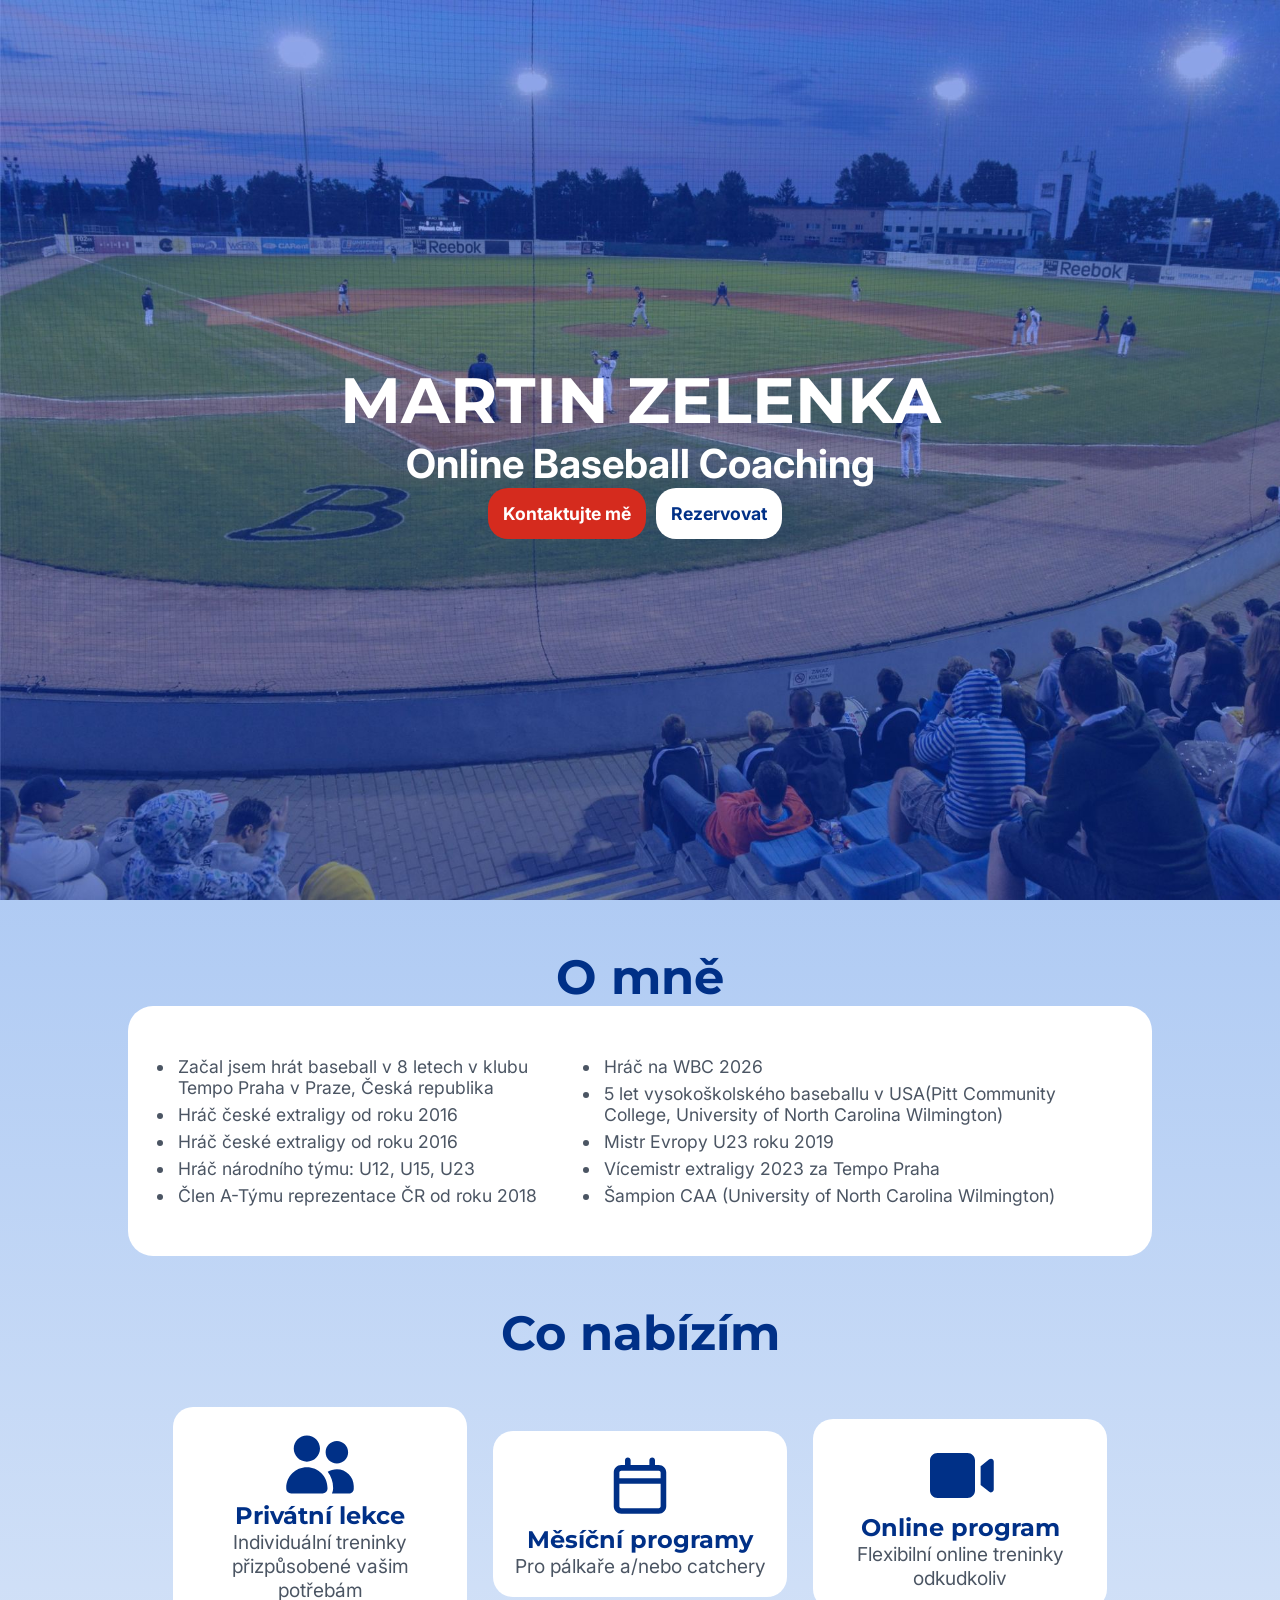
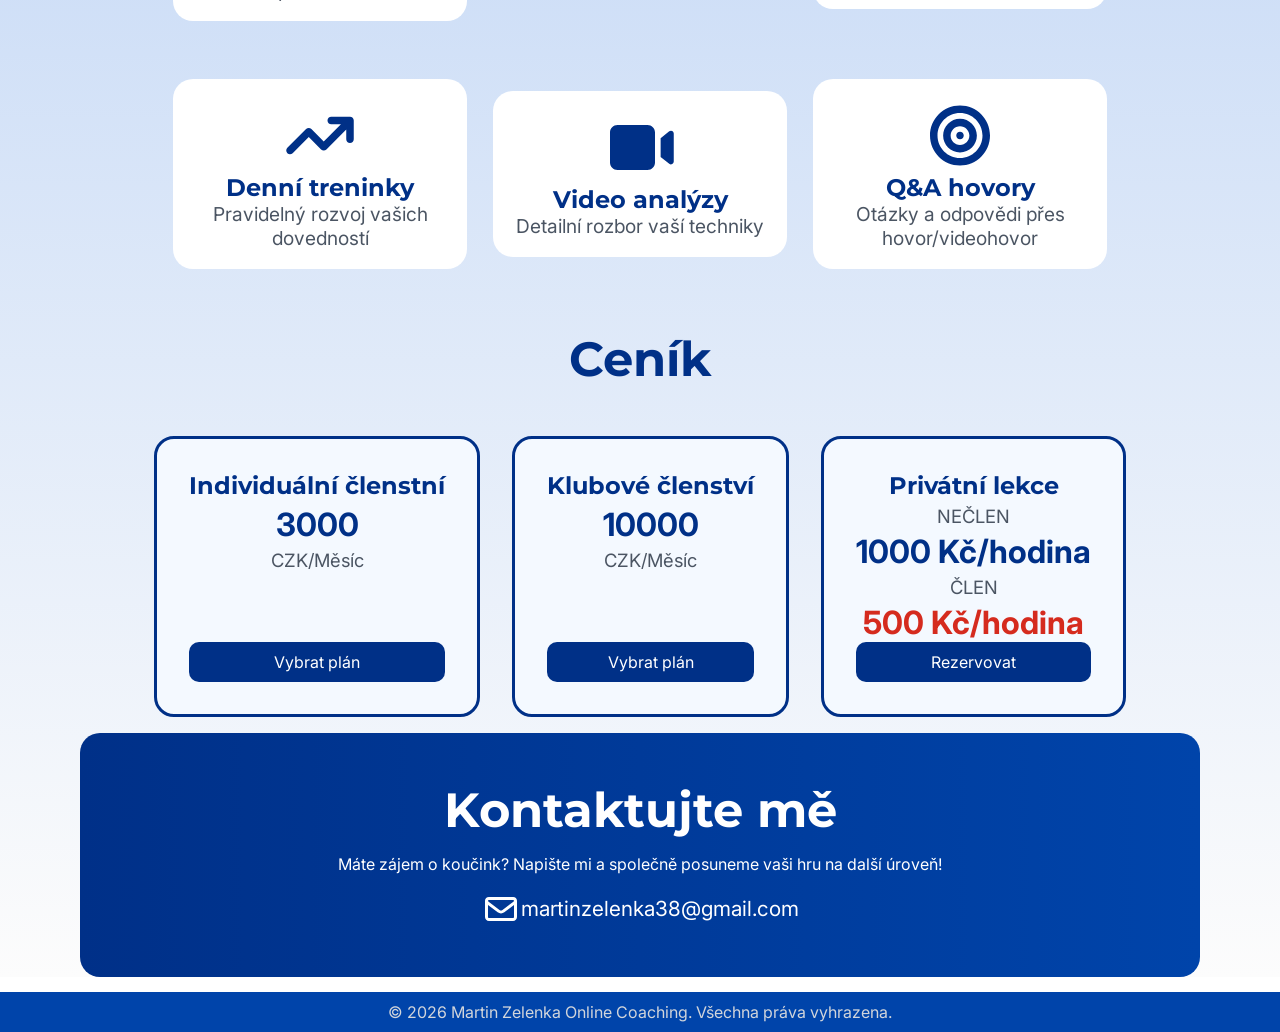
==== index.html @ c3d54cea "Initial commit" ====
<!DOCTYPE html>
<html lang="en">

<head>
    <meta charset="UTF-8">
    <meta name="viewport" content="width=device-width, initial-scale=1.0">
    <title>Document</title>
    <link rel="stylesheet" href="./css/style.css">
</head>

<body>
    <header>
        <div class="header-container">
            <h1>MARTIN ZELENKA</h1>
            <p>Online Baseball Coaching</p>
            <div class="header-a-container">
                <a href="#contact-section" class="header-a-contact">Kontaktujte mě</a>
                <a href="./Rezervace/" class="header-a-reservation">Rezervovat</a>
            </div>
        </div>
    </header>
    <div class="full-page-container">
        <section class="omne-section">
            <h2>O mně</h2>
            <div class="omne-list-container">
                <ul>
                    <li>Začal jsem hrát baseball v 8 letech v klubu Tempo Praha v Praze, Česká republika</li>
                    <li>Hráč české extraligy od roku 2016</li>
                    <li>Hráč české extraligy od roku 2016</li>
                    <li>Hráč národního týmu: U12, U15, U23</li>
                    <li>Člen A-Týmu reprezentace ČR od roku 2018</li>
                </ul>
                <ul>
                    <li>Hráč na WBC 2026</li>
                    <li>5 let vysokoškolského baseballu v USA(Pitt Community College, University of North Carolina
                        Wilmington)</li>
                    <li>Mistr Evropy U23 roku 2019</li>
                    <li>Vícemistr extraligy 2023 za Tempo Praha</li>
                    <li>Šampion CAA (University of North Carolina
                        Wilmington)</li>
                </ul>
            </div>
        </section>
        <section class="conabizim-section">
            <h2>Co nabízím</h2>
            <div class="container-offer">
                <div class="card-offer">
                    <svg xmlns="http://www.w3.org/2000/svg" height="75" width="100"
                        viewBox="0 0 640 640"><!--!Font Awesome Free v7.2.0 by @fontawesome - https://fontawesome.com License - https://fontawesome.com/license/free Copyright 2026 Fonticons, Inc.-->
                        <path fill="rgb(0, 48, 135)"
                            d="M96 192C96 130.1 146.1 80 208 80C269.9 80 320 130.1 320 192C320 253.9 269.9 304 208 304C146.1 304 96 253.9 96 192zM32 528C32 430.8 110.8 352 208 352C305.2 352 384 430.8 384 528L384 534C384 557.2 365.2 576 342 576L74 576C50.8 576 32 557.2 32 534L32 528zM464 128C517 128 560 171 560 224C560 277 517 320 464 320C411 320 368 277 368 224C368 171 411 128 464 128zM464 368C543.5 368 608 432.5 608 512L608 534.4C608 557.4 589.4 576 566.4 576L421.6 576C428.2 563.5 432 549.2 432 534L432 528C432 476.5 414.6 429.1 385.5 391.3C408.1 376.6 435.1 368 464 368z" />
                    </svg>
                    <h4>Privátní lekce</h4>
                    <p>Individuální treninky přizpůsobené vašim potřebám</p>
                </div>
                <div class="card-offer">
                    <svg xmlns="http://www.w3.org/2000/svg" height="75" width="100"
                        viewBox="0 0 640 640"><!--!Font Awesome Free v7.2.0 by @fontawesome - https://fontawesome.com License - https://fontawesome.com/license/free Copyright 2026 Fonticons, Inc.-->
                        <path fill="rgb(0, 48, 135)"
                            d="M216 64C229.3 64 240 74.7 240 88L240 128L400 128L400 88C400 74.7 410.7 64 424 64C437.3 64 448 74.7 448 88L448 128L480 128C515.3 128 544 156.7 544 192L544 480C544 515.3 515.3 544 480 544L160 544C124.7 544 96 515.3 96 480L96 192C96 156.7 124.7 128 160 128L192 128L192 88C192 74.7 202.7 64 216 64zM216 176L160 176C151.2 176 144 183.2 144 192L144 240L496 240L496 192C496 183.2 488.8 176 480 176L216 176zM144 288L144 480C144 488.8 151.2 496 160 496L480 496C488.8 496 496 488.8 496 480L496 288L144 288z" />
                    </svg>
                    <h4>Měsíční programy</h4>
                    <p>Pro pálkaře a/nebo catchery</p>
                </div>
                <div class="card-offer">
                    <svg xmlns="http://www.w3.org/2000/svg" height="75" width="100"
                        viewBox="0 0 640 640"><!--!Font Awesome Free v7.2.0 by @fontawesome - https://fontawesome.com License - https://fontawesome.com/license/free Copyright 2026 Fonticons, Inc.-->
                        <path fill="rgb(0, 48, 135)"
                            d="M128 128C92.7 128 64 156.7 64 192L64 448C64 483.3 92.7 512 128 512L384 512C419.3 512 448 483.3 448 448L448 192C448 156.7 419.3 128 384 128L128 128zM496 400L569.5 458.8C573.7 462.2 578.9 464 584.3 464C597.4 464 608 453.4 608 440.3L608 199.7C608 186.6 597.4 176 584.3 176C578.9 176 573.7 177.8 569.5 181.2L496 240L496 400z" />
                    </svg>
                    <h4>Online program</h4>
                    <p>Flexibilní online treninky odkudkoliv</p>
                </div>
            </div>
            <div class="container-offer">
                <div class="card-offer">
                    <svg xmlns="http://www.w3.org/2000/svg" height="75" width="100"
                        viewBox="0 0 640 640"><!--!Font Awesome Free v7.2.0 by @fontawesome - https://fontawesome.com License - https://fontawesome.com/license/free Copyright 2026 Fonticons, Inc.-->
                        <path fill="rgb(0, 48, 135)"
                            d="M416 224C398.3 224 384 209.7 384 192C384 174.3 398.3 160 416 160L576 160C593.7 160 608 174.3 608 192L608 352C608 369.7 593.7 384 576 384C558.3 384 544 369.7 544 352L544 269.3L374.6 438.7C362.1 451.2 341.8 451.2 329.3 438.7L224 333.3L86.6 470.6C74.1 483.1 53.8 483.1 41.3 470.6C28.8 458.1 28.8 437.8 41.3 425.3L201.3 265.3C213.8 252.8 234.1 252.8 246.6 265.3L352 370.7L498.7 224L416 224z" />
                    </svg>
                    <h4>Denní treninky</h4>
                    <p>Pravidelný rozvoj vašich dovedností</p>
                </div>
                <div class="card-offer">
                    <svg xmlns="http://www.w3.org/2000/svg" height="75" width="100"
                        viewBox="0 0 640 640"><!--!Font Awesome Free v7.2.0 by @fontawesome - https://fontawesome.com License - https://fontawesome.com/license/free Copyright 2026 Fonticons, Inc.-->
                        <path fill="rgb(0, 48, 135)"
                            d="M128 128C92.7 128 64 156.7 64 192L64 448C64 483.3 92.7 512 128 512L384 512C419.3 512 448 483.3 448 448L448 192C448 156.7 419.3 128 384 128L128 128zM496 400L569.5 458.8C573.7 462.2 578.9 464 584.3 464C597.4 464 608 453.4 608 440.3L608 199.7C608 186.6 597.4 176 584.3 176C578.9 176 573.7 177.8 569.5 181.2L496 240L496 400z" />
                    </svg>
                    <h4>Video analýzy</h4>
                    <p>Detailní rozbor vaší techniky</p>
                </div>
                <div class="card-offer">
                    <svg xmlns="http://www.w3.org/2000/svg" height="75" width="100"
                        viewBox="0 0 640 640"><!--!Font Awesome Free v7.2.0 by @fontawesome - https://fontawesome.com License - https://fontawesome.com/license/free Copyright 2026 Fonticons, Inc.-->
                        <path fill="rgb(0, 48, 135)"
                            d="M512 320C512 214 426 128 320 128C214 128 128 214 128 320C128 426 214 512 320 512C426 512 512 426 512 320zM64 320C64 178.6 178.6 64 320 64C461.4 64 576 178.6 576 320C576 461.4 461.4 576 320 576C178.6 576 64 461.4 64 320zM320 400C364.2 400 400 364.2 400 320C400 275.8 364.2 240 320 240C275.8 240 240 275.8 240 320C240 364.2 275.8 400 320 400zM320 176C399.5 176 464 240.5 464 320C464 399.5 399.5 464 320 464C240.5 464 176 399.5 176 320C176 240.5 240.5 176 320 176zM288 320C288 302.3 302.3 288 320 288C337.7 288 352 302.3 352 320C352 337.7 337.7 352 320 352C302.3 352 288 337.7 288 320z" />
                    </svg>
                    <h4>Q&A hovory</h4>
                    <p>Otázky a odpovědi přes hovor/videohovor</p>
                </div>
            </div>
        </section>
        <section class="pricing-section">
            <h2>Ceník</h2>
            <div class="pricing-container">
                <div class="card-pricing">
                    <h3>Individuální členstní</h3>
                    <p class="pricing-blue">3000</p>
                    <p class="pricing-grey pricing-bottom">CZK/Měsíc</p>
                    <a href="./Rezervace/">Vybrat plán</a>
                </div>
                <div class="card-pricing">
                    <h3>Klubové členství</h3>
                    <p class="pricing-blue">10000</p>
                    <p class="pricing-grey pricing-bottom">CZK/Měsíc</p>
                    <a href="./Rezervace/">Vybrat plán</a>
                </div>
                <div class="card-pricing">
                    <h3>Privátní lekce</h3>
                    <p class="pricing-grey">NEČLEN</p>
                    <p class="pricing-blue">1000 Kč/hodina</p>
                    <p class="pricing-grey">ČLEN</p>
                    <p class="pricing-red">500 Kč/hodina</p>
                    <a href="./Rezervace/">Rezervovat</a>
                </div>
            </div>
        </section>
        <section id="contact-section">
            <div class="contact-container">
                <h2>Kontaktujte mě</h2>
                <p>Máte zájem o koučink? Napište mi a společně posuneme vaši hru na další úroveň!</p>
                <div>
                    <svg xmlns="http://www.w3.org/2000/svg" height="40" width="40"
                        viewBox="0 0 640 640"><!--!Font Awesome Free v7.2.0 by @fontawesome - https://fontawesome.com License - https://fontawesome.com/license/free Copyright 2026 Fonticons, Inc.-->
                        <path fill="rgb(255, 255, 255)"
                            d="M125.4 128C91.5 128 64 155.5 64 189.4C64 190.3 64 191.1 64.1 192L64 192L64 448C64 483.3 92.7 512 128 512L512 512C547.3 512 576 483.3 576 448L576 192L575.9 192C575.9 191.1 576 190.3 576 189.4C576 155.5 548.5 128 514.6 128L125.4 128zM528 256.3L528 448C528 456.8 520.8 464 512 464L128 464C119.2 464 112 456.8 112 448L112 256.3L266.8 373.7C298.2 397.6 341.7 397.6 373.2 373.7L528 256.3zM112 189.4C112 182 118 176 125.4 176L514.6 176C522 176 528 182 528 189.4C528 193.6 526 197.6 522.7 200.1L344.2 335.5C329.9 346.3 310.1 346.3 295.8 335.5L117.3 200.1C114 197.6 112 193.6 112 189.4z" />
                    </svg>
                    <a href="mailto:">martinzelenka38@gmail.com</a>
                </div>
            </div>
        </section>
    </div>
    <footer>
        <p>© 2026 Martin Zelenka Online Coaching. Všechna práva vyhrazena.</p>
    </footer>
</body>

</html>
---- css/style.css ----
@import url('https://fonts.googleapis.com/css2?family=Montserrat:wght@400;600;700;800&family=Inter:wght@400;500;600&display=swap');

:root {
    --main-color-blue: #003087;
    --hover-color-blue: #002266;
    --background-color-blue: #0044aa;
    --main-color-red: #D52B1E;
    --hover-color-red: #b52418;
    --text-color-white: white;
    --hover-color-white: #D1D5DB;
    --text-color-grey: #4B5563;

    --font-heading: 'Montserrat', sans-serif;
    --font-body: 'Inter', sans-serif;
}

* {
    margin: 0;
    padding: 0;
}

h1,
h2,
h3,
h4,
h5,
h6 {
    font-family: var(--font-heading);
}

h2 {
    color: var(--main-color-blue);
    font-size: 3rem;
    padding-top: 3rem;

}

body {
    font-family: var(--font-body);
}

a {
    text-decoration: none;
}

/* Header */
header {
    display: flex;
    justify-content: center;
    align-items: center;
    height: 100vh;
    background-image: url("../Untitled-design.jpg");
    background-size: cover;
}


@media screen and (max-height: 950px) {
    header {
        height: 100vh;
    }
}

.header-container {
    color: var(--text-color-white);
    text-align: center;
}

h1 {
    font-size: 4rem;
}

.header-container>p {
    text-align: center;
    font-size: 2.5rem;
    font-weight: bold;
}

.header-a-container {
    display: flex;
    justify-content: center;
}

.header-a-container>a {
    margin-right: 10px;
}

.header-a-contact {
    height: fit-content;
    width: fit-content;
    padding: 15px;
    background-color: var(--main-color-red);
    border-radius: 20px;
    color: var(--text-color-white);
    font-weight: bold;
    font-size: 1.1rem;
}

.header-a-contact:hover {
    background-color: var(--hover-color-red);
}

.header-a-reservation {
    height: fit-content;
    width: fit-content;
    padding: 15px;
    background-color: var(--text-color-white);
    border-radius: 20px;
    color: var(--main-color-blue);
    font-weight: bold;
    font-size: 1.1rem;
}

.header-a-reservation:hover {
    background-color: var(--hover-color-white);
}

/* Page after header */
.full-page-container {
    background: #0044AA;
    background: linear-gradient(180deg, rgba(40, 114, 224, 0.368) 0%, rgba(252, 252, 252, 1) 100%);
}

/* O mně */

.omne-section {
    text-align: center;
}

.omne-list-container {
    display: flex;
    background-color: var(--text-color-white);
    width: 75%;
    height: 100%;
    padding: 2rem;
    border-radius: 25px;
    margin-right: auto;
    margin-left: auto;
    text-align: start;
    color: var(--text-color-grey);
}

@media screen and (max-width: 500px) {
    .omne-list-container {
        display: block;
    }
}

.omne-list-container>ul {
    padding: 15px;
    font-size: 1.1rem;
}

.omne-list-container>ul>li {
    padding: 3px;
}

/* Co nabízím */
.conabizim-section {
    text-align: center;
}

.container-offer {
    display: flex;
    flex-direction: row;
    max-width: 75%;
    margin-left: auto;
    margin-right: auto;
    align-items: center;
    margin-top: 2rem;
}

@media screen and (max-width: 650px) {
    .container-offer {
        flex-direction: column;
    }
}

.card-offer {
    width: 100%;
    background-color: var(--text-color-white);
    margin: 0.8rem;
    padding: 1.2rem;
    border-radius: 20px;
}

.card-offer:hover {
    box-shadow: 5px 5px var(--hover-color-white);
}

.card-offer>h4 {
    color: var(--main-color-blue);
    font-size: 1.5rem;
}

.card-offer>p {
    color: var(--text-color-grey);
    font-size: 1.2rem;
}

/* Cenik */
.pricing-section {
    text-align: center;
}

.pricing-container {
    display: flex;
    justify-content: center;
    margin-top: 2rem;
}

@media screen and (max-width: 700px) {
    .pricing-container {
        flex-direction: column;
    }
}

.card-pricing {
    background-color: #F4F9FF;
    /* Only color not variable */
    margin: 1rem;
    padding: 2rem;
    width: auto;
    height: auto;
    border-radius: 20px;
    border: solid var(--main-color-blue);
    display: flex;
    flex-direction: column;
}

.card-pricing:hover {
    box-shadow: 7px 7px var(--hover-color-white);
}

.card-pricing>h3 {
    color: var(--main-color-blue);
    font-size: 1.5rem;
}

.pricing-blue {
    color: var(--main-color-blue);
    font-weight: bolder;
    font-size: 2rem;
    margin-top: 5px;
}

.pricing-red {
    color: var(--main-color-red);
    font-weight: bolder;
    font-size: 2rem;
    margin-top: 5px;
}

.pricing-grey {
    color: var(--text-color-grey);
    font-size: 1.15rem;
    margin-top: 5px;
}


.card-pricing>a {
    background-color: var(--main-color-blue);
    padding: 10px;
    margin-top: auto;
    border-radius: 10px;
}

.card-pricing>a {
    color: var(--text-color-white);
    background-color: var(--main-color-blue);
    padding: 10px;
}

/* Kontakt */
.contact-container {
    width: 80%;
    margin-left: auto;
    margin-right: auto;
    text-align: center;
    border-radius: 20px;
    padding: 3rem;
    color: var(--text-color-white);
    background: #003088;
    background: linear-gradient(90deg, rgba(0, 48, 136, 1) 0%, rgba(0, 68, 170, 1) 100%);
}

@media screen and (max-width: 600px) {
    .contact-container {
        padding: 1.5rem;
    }
}

.contact-container>h2 {
    color: var(--text-color-white);
    padding-top: 0;
    margin-bottom: 15px;
}

.contact-container>div {
    display: flex;
    align-items: center;
    justify-content: center;
    margin-top: 15px;
}

.contact-container>div>a {
    color: var(--text-color-white);
    font-size: 1.3rem;
}

.contact-container>div>a:hover {
    color: var(--main-color-red);
}

/* Navigace formular */

nav {
    width: 100%;
    height: auto;
    padding: 10px;
    font-size: 1.1rem;
}

nav > a{
    color: var(--main-color-blue);
}

nav > a:hover {
    color: var(--main-color-red);
}

/* Formular */

svg {
    vertical-align: middle;
}

.form-section {
    text-align: center;
}

.form-section>form {
    width: 70%;
    margin-left: auto;
    margin-right: auto;
    display: grid;
    grid-template-columns: 1fr 1fr;
    gap: 16px;
    margin-top: 2rem;
    padding: 20px;
    border-radius: 15px;
    background-color: #d7dbe1;
    /* Second color not in variable */
}

@media screen and (max-width: 600px) {
    .form-section>form {
        grid-template-columns: 1fr;
        width: 80%;
    }
}

label {
    font-size: 14px;
    font-weight: 500;
    color: var(--hover-color-blue);
    display: block;
    text-align: start;
}

input,
select,
textarea {
    width: 100%;
    height: 3rem;
    border: solid 2px var(--main-color-blue);
    border-radius: 10px;
    outline: none;
    padding-left: 5px;
    font-family: var(--font-body);
    font-size: 1.1rem;
}

input:focus,
select:focus,
textarea:focus {
    border: solid 2px var(--hover-color-red);
}

#message {
    height: 10rem;
    font-size: 1.2rem;
}

.form-field,
.form-field-full {
    padding: 5px;
}

.form-field-full {
    grid-column: 1 / -1;
}


input[type=submit] {
    background-color: var(--main-color-red);
    color: var(--text-color-white);
    border: none;
}

input[type=submit]:hover {
    background-color: var(--hover-color-red);
}

/* Footer */
footer {
    background-color: var(--background-color-blue);
    margin-top: 15px;
    padding: 10px;
    text-align: center;
    color: var(--hover-color-white);
}
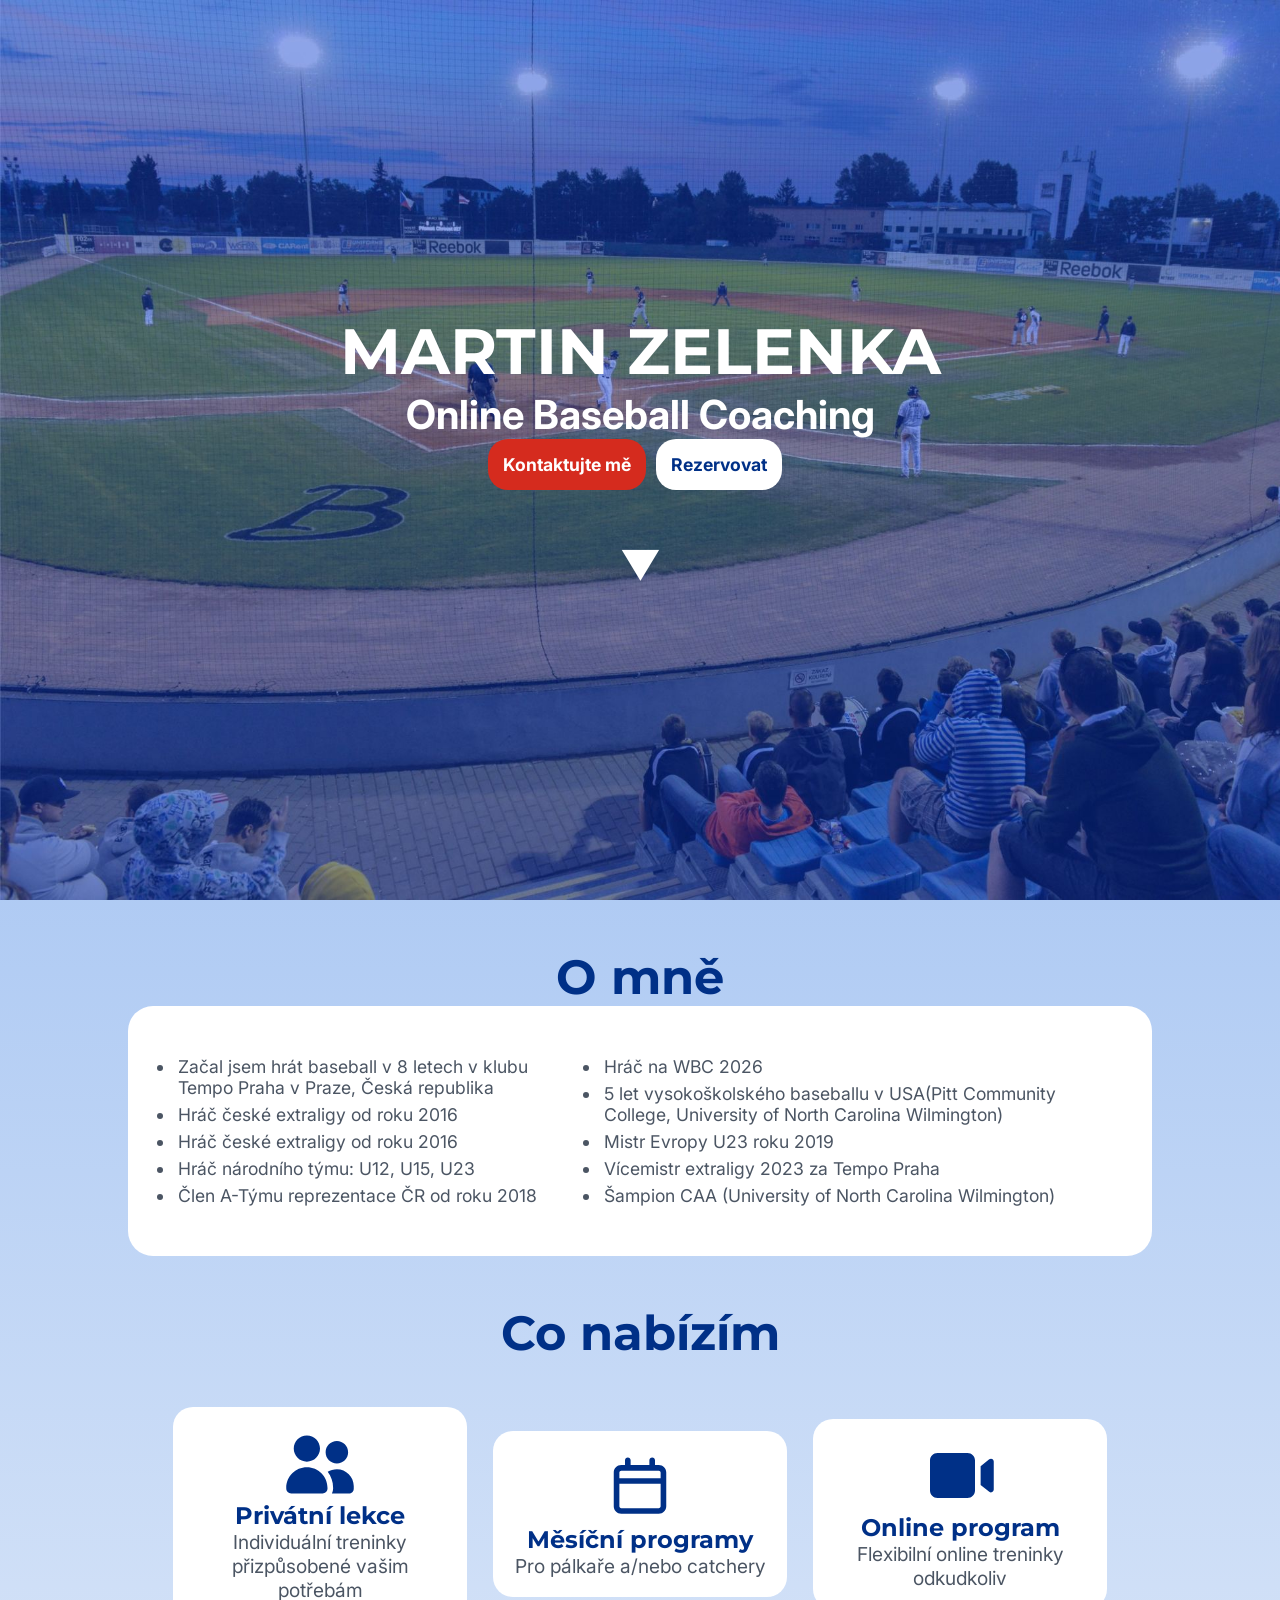
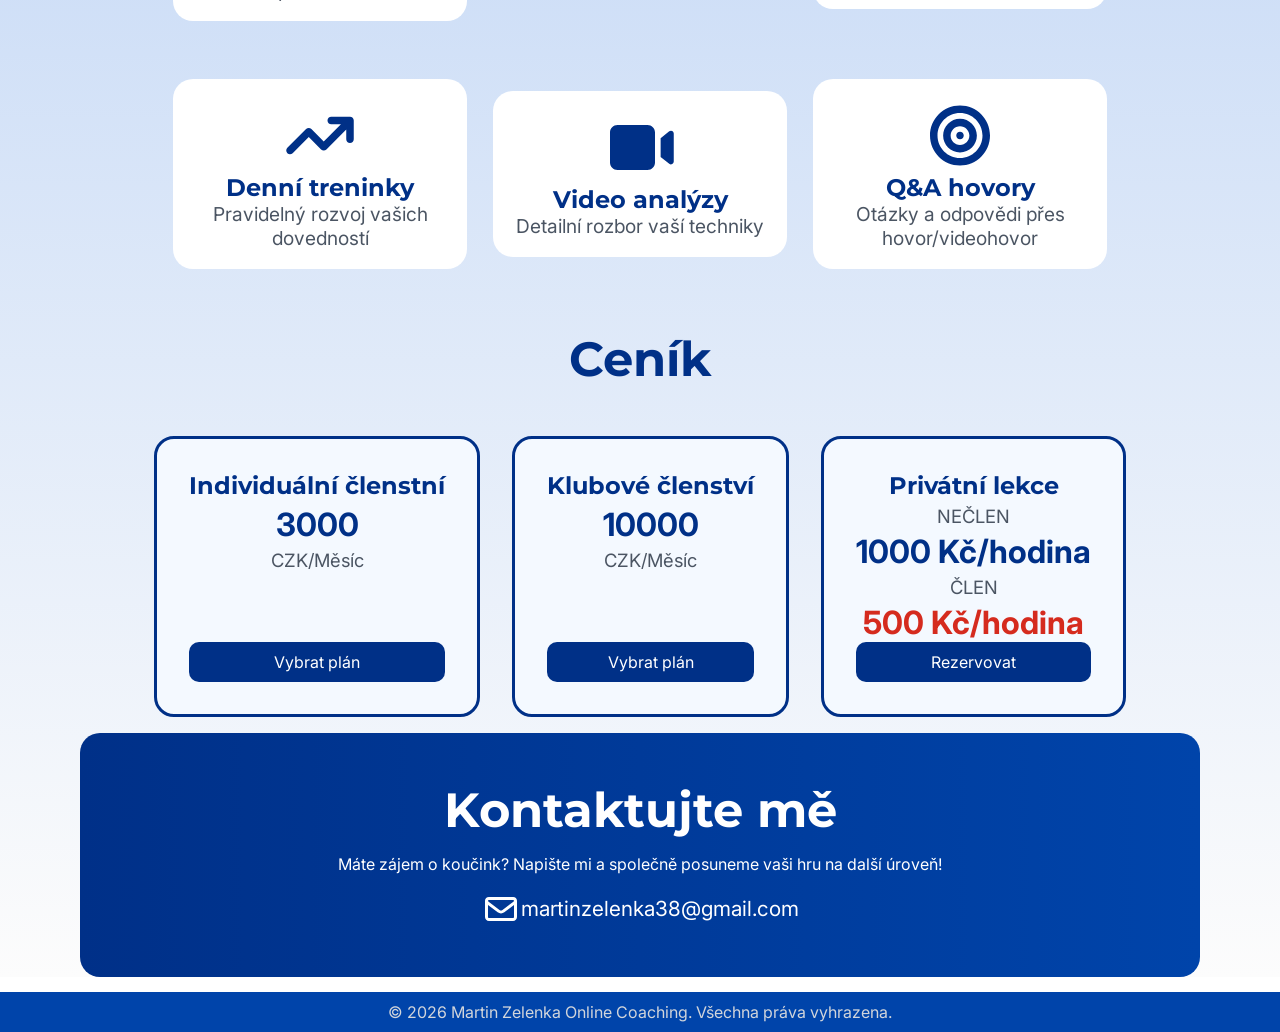
==== commit 485ce5b8: "Edit header Add sipku dolu and bouncing animation" ====
--- a/index.html
+++ b/index.html
@@ -17,6 +17,7 @@
                 <a href="#contact-section" class="header-a-contact">Kontaktujte mě</a>
                 <a href="./Rezervace/" class="header-a-reservation">Rezervovat</a>
             </div>
+            <p class="header-down">▼</p>
         </div>
     </header>
     <div class="full-page-container">
--- a/css/style.css
+++ b/css/style.css
@@ -112,6 +112,17 @@
 
 .header-a-reservation:hover {
     background-color: var(--hover-color-white);
+}
+
+.header-down {
+    margin-top: 50px;
+    animation: bounce 2s ease infinite;
+}
+
+@keyframes bounce {
+	0%, 20%, 50%, 80%, 100% {transform: translateY(0);}
+	40% {transform: translateY(-30px);}
+	60% {transform: translateY(-15px);}
 }
 
 /* Page after header */
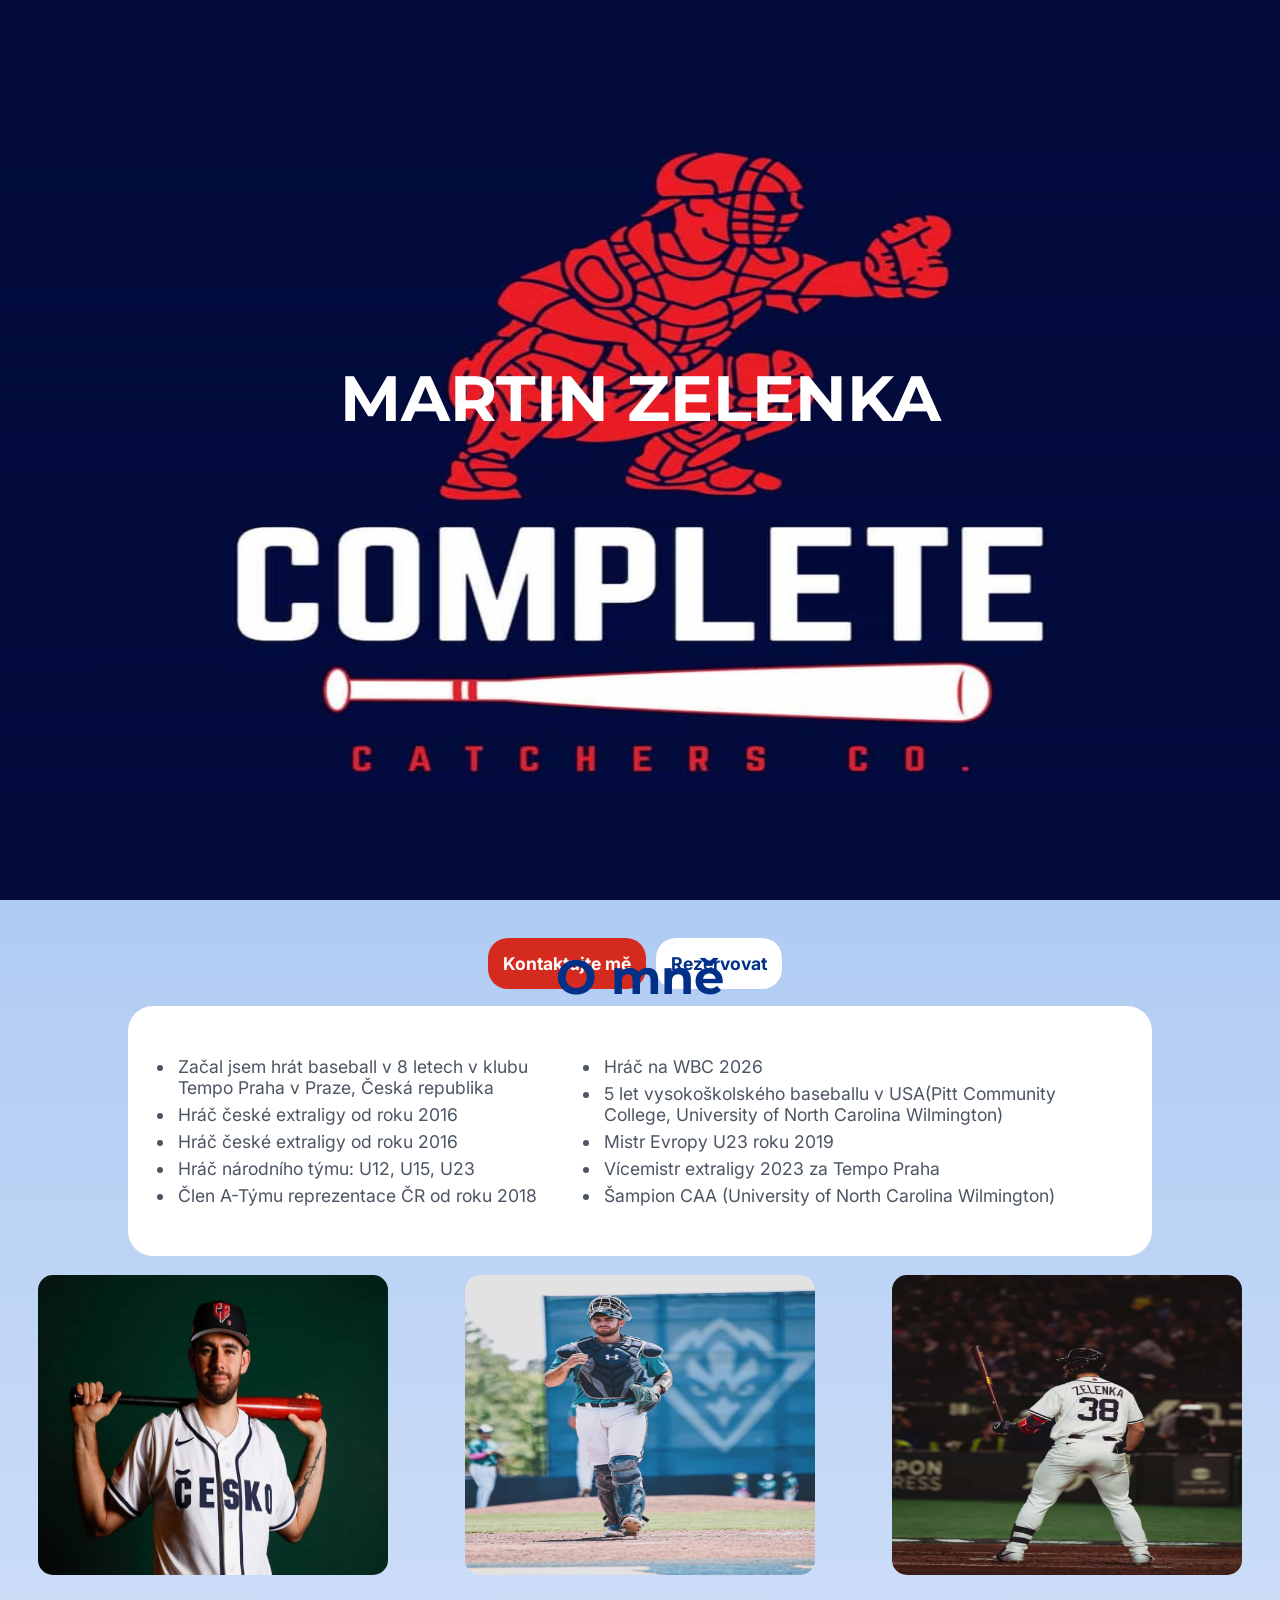
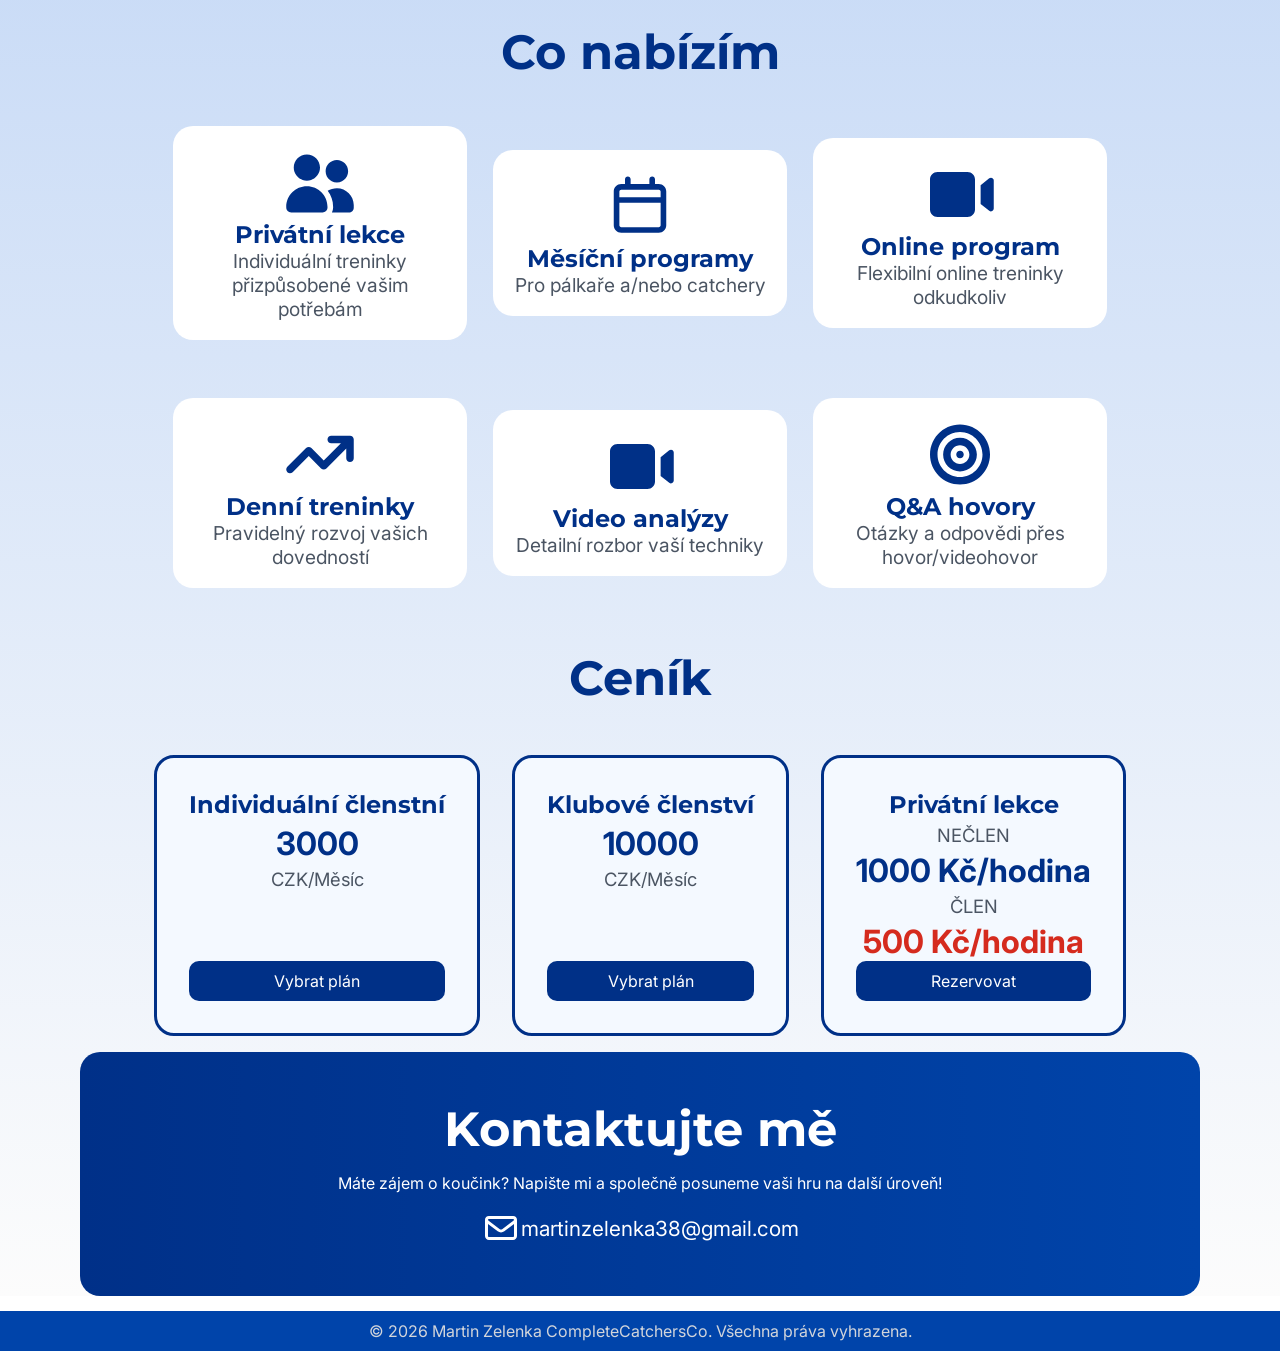
==== commit ae3cc729: "Add Favicon, Photos; Edit Header, Footer, Form function" ====
--- a/index.html
+++ b/index.html
@@ -4,20 +4,22 @@
 <head>
     <meta charset="UTF-8">
     <meta name="viewport" content="width=device-width, initial-scale=1.0">
-    <title>Document</title>
+    <title>CompleteCatchersCo.</title>
     <link rel="stylesheet" href="./css/style.css">
+    <link rel="apple-touch-icon" sizes="180x180" href="/apple-touch-icon.png">
+    <link rel="icon" type="image/png" sizes="32x32" href="/favicon-32x32.png">
+    <link rel="icon" type="image/png" sizes="16x16" href="/favicon-16x16.png">
+    <link rel="manifest" href="/site.webmanifest">
 </head>
 
 <body>
     <header>
         <div class="header-container">
             <h1>MARTIN ZELENKA</h1>
-            <p>Online Baseball Coaching</p>
             <div class="header-a-container">
                 <a href="#contact-section" class="header-a-contact">Kontaktujte mě</a>
                 <a href="./Rezervace/" class="header-a-reservation">Rezervovat</a>
             </div>
-            <p class="header-down">▼</p>
         </div>
     </header>
     <div class="full-page-container">
@@ -40,6 +42,11 @@
                     <li>Šampion CAA (University of North Carolina
                         Wilmington)</li>
                 </ul>
+            </div>
+            <div class="omne-photos-container">
+                <img src="./Photos/Repre.jpg" alt="Fotka v reprezentačním dresu">
+                <img src="./Photos/HighSchoolCatcherThrow.jpg" alt="Fotka z vysoké školy v americe">
+                <img src="./Photos/ReprePalkajpg.jpg" alt="Fotka z pálení v reprezentaci">
             </div>
         </section>
         <section class="conabizim-section">
@@ -138,14 +145,20 @@
                         <path fill="rgb(255, 255, 255)"
                             d="M125.4 128C91.5 128 64 155.5 64 189.4C64 190.3 64 191.1 64.1 192L64 192L64 448C64 483.3 92.7 512 128 512L512 512C547.3 512 576 483.3 576 448L576 192L575.9 192C575.9 191.1 576 190.3 576 189.4C576 155.5 548.5 128 514.6 128L125.4 128zM528 256.3L528 448C528 456.8 520.8 464 512 464L128 464C119.2 464 112 456.8 112 448L112 256.3L266.8 373.7C298.2 397.6 341.7 397.6 373.2 373.7L528 256.3zM112 189.4C112 182 118 176 125.4 176L514.6 176C522 176 528 182 528 189.4C528 193.6 526 197.6 522.7 200.1L344.2 335.5C329.9 346.3 310.1 346.3 295.8 335.5L117.3 200.1C114 197.6 112 193.6 112 189.4z" />
                     </svg>
-                    <a href="mailto:">martinzelenka38@gmail.com</a>
+                    <a href="mailto:martinzelenka38@gmail.com">martinzelenka38@gmail.com</a>
                 </div>
             </div>
         </section>
     </div>
     <footer>
-        <p>© 2026 Martin Zelenka Online Coaching. Všechna práva vyhrazena.</p>
+        <p>© <span id="FooterYear"></span> Martin Zelenka CompleteCatchersCo. Všechna práva vyhrazena.</p>
     </footer>
+
+    <script>
+        let YearO = document.getElementById("FooterYear")
+        let ADate = new Date().getFullYear()
+        YearO.innerHTML = ADate
+    </script>
 </body>
 
 </html>
--- a/css/style.css
+++ b/css/style.css
@@ -9,6 +9,8 @@
     --text-color-white: white;
     --hover-color-white: #D1D5DB;
     --text-color-grey: #4B5563;
+    --text-color-good: green;
+    --text-color-bad: red;
 
     --font-heading: 'Montserrat', sans-serif;
     --font-body: 'Inter', sans-serif;
@@ -49,8 +51,10 @@
     justify-content: center;
     align-items: center;
     height: 100vh;
-    background-image: url("../Untitled-design.jpg");
-    background-size: cover;
+    background-image: url("../Photos/Logo.jpg");
+    background-size: 100% 100%;
+    background-repeat: no-repeat;
+    max-width: 100%;
 }
 
 
@@ -63,6 +67,16 @@
 .header-container {
     color: var(--text-color-white);
     text-align: center;
+}
+
+@media screen and (max-height: 950px) {
+    .header-container {
+        margin-top: 35%;
+        height: 70%;
+        display: flex;
+        flex-direction: column;
+        justify-content: space-between;
+    }
 }
 
 h1 {
@@ -112,17 +126,6 @@
 
 .header-a-reservation:hover {
     background-color: var(--hover-color-white);
-}
-
-.header-down {
-    margin-top: 50px;
-    animation: bounce 2s ease infinite;
-}
-
-@keyframes bounce {
-	0%, 20%, 50%, 80%, 100% {transform: translateY(0);}
-	40% {transform: translateY(-30px);}
-	60% {transform: translateY(-15px);}
 }
 
 /* Page after header */
@@ -165,6 +168,30 @@
     padding: 3px;
 }
 
+.omne-photos-container {
+    display: flex;
+    margin-top: 1.2rem;
+    justify-content: space-around;
+}
+
+@media screen and (max-width: 950px) {
+    .omne-photos-container {
+        flex-direction: column;
+        gap: 20px;
+        align-items: center;
+    }
+}
+
+.omne-photos-container>img {
+    width: 350px;
+    height: 300px;
+    border-radius: 15px;
+}
+
+.omne-photos-container>img:hover {
+    box-shadow: 5px 5px var(--hover-color-white);
+}
+
 /* Co nabízím */
 .conabizim-section {
     text-align: center;
@@ -331,11 +358,11 @@
     font-size: 1.1rem;
 }
 
-nav > a{
-    color: var(--main-color-blue);
-}
-
-nav > a:hover {
+nav>a {
+    color: var(--main-color-blue);
+}
+
+nav>a:hover {
     color: var(--main-color-red);
 }
 
@@ -422,6 +449,16 @@
     background-color: var(--hover-color-red);
 }
 
+#Send{
+    display: none;
+    font-size: 1.2rem;
+    margin-top: 10px;
+}
+
+#Send {
+    color: var(--text-color-good);
+}
+
 /* Footer */
 footer {
     background-color: var(--background-color-blue);
